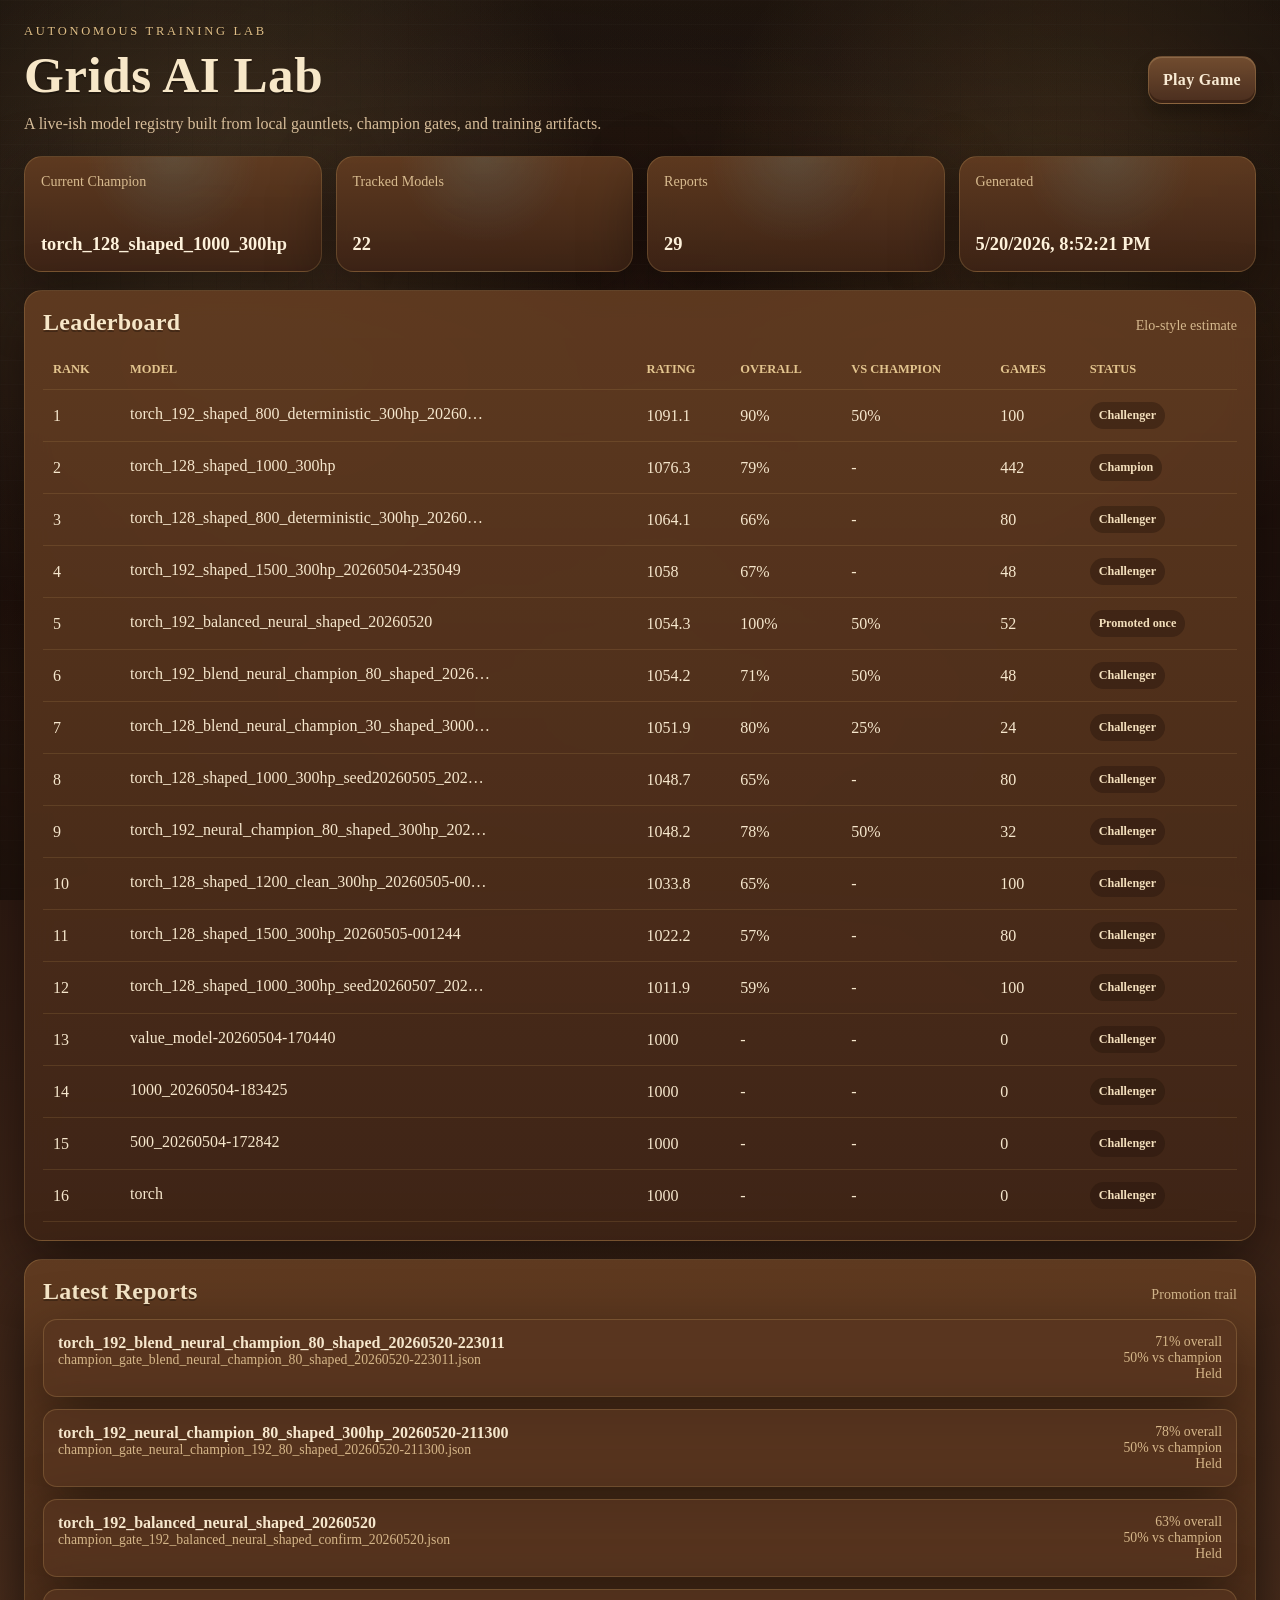
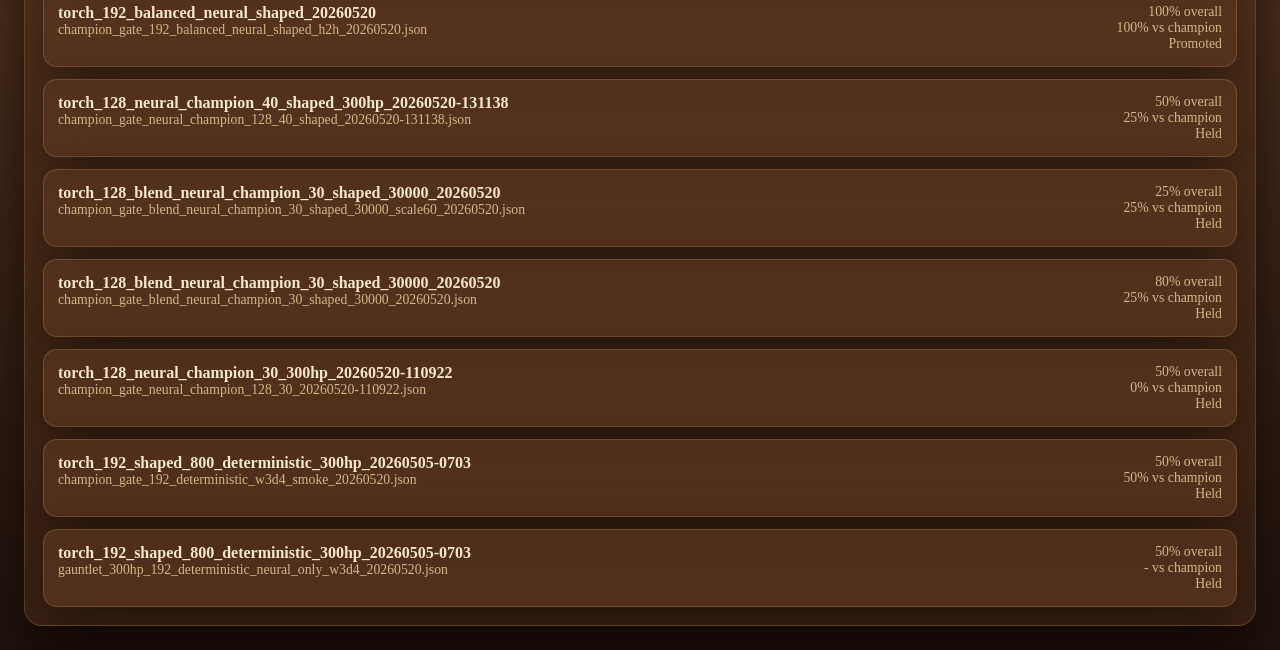
==== web/ai-lab.html @ 4e72ec5d "Add AI Lab model registry dashboard" ====
<!DOCTYPE html>
<html lang="en">
<head>
  <meta charset="UTF-8">
  <meta name="viewport" content="width=device-width, initial-scale=1.0">
  <title>Grids AI Lab - Model Progress</title>
  <link rel="stylesheet" href="./styles.css">
</head>
<body>
  <div class="page-shell lab-shell">
    <header class="topbar lab-topbar">
      <div>
        <p class="eyebrow">Autonomous Training Lab</p>
        <h1>Grids AI Lab</h1>
        <p class="subtitle">A live-ish model registry built from local gauntlets, champion gates, and training artifacts.</p>
      </div>
      <nav class="lab-nav" aria-label="Portfolio navigation">
        <a class="action-btn ghost lab-link" href="./index.html">Play Game</a>
      </nav>
    </header>

    <main class="lab-layout">
      <section class="lab-hero">
        <div class="lab-metric">
          <span>Current Champion</span>
          <strong id="champion-model">Loading</strong>
        </div>
        <div class="lab-metric">
          <span>Tracked Models</span>
          <strong id="model-count">0</strong>
        </div>
        <div class="lab-metric">
          <span>Reports</span>
          <strong id="report-count">0</strong>
        </div>
        <div class="lab-metric">
          <span>Generated</span>
          <strong id="generated-at">-</strong>
        </div>
      </section>

      <section class="panel lab-panel">
        <div class="panel-heading">
          <h2>Leaderboard</h2>
          <span>Elo-style estimate</span>
        </div>
        <div class="lab-table-wrap">
          <table class="lab-table">
            <thead>
              <tr>
                <th>Rank</th>
                <th>Model</th>
                <th>Rating</th>
                <th>Overall</th>
                <th>Vs Champion</th>
                <th>Games</th>
                <th>Status</th>
              </tr>
            </thead>
            <tbody id="leaderboard-body"></tbody>
          </table>
        </div>
      </section>

      <section class="panel lab-panel">
        <div class="panel-heading">
          <h2>Latest Reports</h2>
          <span>Promotion trail</span>
        </div>
        <div id="report-list" class="lab-report-list"></div>
      </section>
    </main>
  </div>

  <script src="./ai-lab.js"></script>
</body>
</html>
---- web/styles.css ----
:root {
  --bg-0: #21130f;
  --bg-1: #3c2418;
  --bg-2: #6a462d;
  --ink: #f6e7cd;
  --muted: #ccb188;
  --panel: rgba(74, 43, 24, 0.84);
  --panel-strong: rgba(94, 54, 28, 0.94);
  --line: rgba(211, 170, 104, 0.24);
  --shadow: 0 22px 60px rgba(8, 4, 2, 0.5);
  --blue: #356a80;
  --blue-bright: #65b6c6;
  --red: #944638;
  --red-bright: #d17b63;
  --gold: #c79a4c;
  --green: #688752;
  --wood-dark: #3d2418;
  --wood-mid: #70492f;
  --wood-light: #9f7148;
  --felt: #27453f;
  --candle: #ffd38a;
  --tile: clamp(36px, 7vw, 68px);
}

* {
  box-sizing: border-box;
}

body {
  margin: 0;
  min-height: 100vh;
  color: var(--ink);
  font-family: "Palatino Linotype", "Book Antiqua", Georgia, serif;
  background:
    radial-gradient(circle at 15% 10%, rgba(255, 211, 138, 0.2), transparent 18%),
    radial-gradient(circle at 84% 9%, rgba(255, 197, 108, 0.18), transparent 16%),
    radial-gradient(circle at 50% 30%, rgba(123, 74, 42, 0.2), transparent 38%),
    linear-gradient(180deg, #120b09, #26150f 30%, #4b2e1d 72%, #21110c);
}

body::before {
  content: "";
  position: fixed;
  inset: 0;
  pointer-events: none;
  background-image:
    linear-gradient(rgba(255, 255, 255, 0.025) 1px, transparent 1px),
    linear-gradient(90deg, rgba(0, 0, 0, 0.06) 1px, transparent 1px),
    linear-gradient(8deg, rgba(157, 111, 63, 0.14), rgba(67, 40, 23, 0.1) 38%, rgba(157, 111, 63, 0.08) 62%, rgba(28, 16, 10, 0.2));
  background-size: 24px 24px, 24px 24px, 100% 100%;
  opacity: 0.68;
}

body::after {
  content: "";
  position: fixed;
  inset: 0;
  pointer-events: none;
  background:
    radial-gradient(circle at center, transparent 38%, rgba(0, 0, 0, 0.26) 100%),
    linear-gradient(180deg, rgba(255, 205, 123, 0.06), transparent 24%, transparent 76%, rgba(0, 0, 0, 0.24));
}

.page-shell {
  position: relative;
  z-index: 1;
  padding: 24px;
}

.topbar {
  display: flex;
  justify-content: space-between;
  align-items: end;
  gap: 20px;
  margin-bottom: 20px;
}

.topbar-actions {
  display: flex;
  align-items: end;
  gap: 12px;
}

.eyebrow {
  margin: 0 0 6px;
  text-transform: uppercase;
  letter-spacing: 0.22em;
  font-size: 0.78rem;
  color: #e0bf87;
  text-shadow: 0 1px 0 rgba(0, 0, 0, 0.35);
}

h1, h2 {
  margin: 0;
  font-family: "Palatino Linotype", "Book Antiqua", Georgia, serif;
  letter-spacing: 0.01em;
  color: #f7e7c8;
  text-shadow: 0 2px 0 rgba(0, 0, 0, 0.28);
}

h1 {
  font-size: clamp(2rem, 4vw, 3.5rem);
}

.subtitle {
  margin: 8px 0 0;
  max-width: 52rem;
  color: #dbc19d;
  line-height: 1.5;
}

.turn-card,
.panel,
.board-frame,
.hand-panel,
.score-card {
  border: 1px solid var(--line);
  box-shadow: var(--shadow);
  backdrop-filter: blur(14px);
}

.turn-card {
  min-width: 180px;
  border-radius: 18px;
  padding: 16px 18px;
  display: flex;
  flex-direction: column;
  gap: 6px;
  background:
    radial-gradient(circle at top, rgba(255, 213, 145, 0.16), transparent 48%),
    linear-gradient(180deg, rgba(103, 63, 35, 0.94), rgba(67, 39, 24, 0.97));
  box-shadow:
    inset 0 1px 0 rgba(255, 224, 170, 0.18),
    inset 0 -2px 0 rgba(28, 13, 8, 0.4),
    0 16px 30px rgba(0, 0, 0, 0.3);
}

.turn-card span {
  font-size: 0.9rem;
  color: #d8bb8f;
}

.turn-card strong {
  font-size: 1.4rem;
  color: #fff3dc;
}

.layout {
  display: grid;
  grid-template-columns: minmax(240px, 300px) minmax(0, 1fr) minmax(260px, 320px);
  gap: 18px;
  align-items: start;
}

.panel,
.hand-panel,
.board-frame {
  border-radius: 20px;
  background:
    linear-gradient(180deg, rgba(98, 60, 33, 0.92), rgba(62, 36, 22, 0.96));
}

.panel {
  padding: 16px;
}

.panel-left,
.panel-right {
  display: flex;
  flex-direction: column;
  gap: 16px;
}

.panel-block {
  padding: 16px;
  border-radius: 16px;
  background:
    linear-gradient(180deg, rgba(95, 60, 36, 0.82), rgba(58, 35, 22, 0.9));
  border: 1px solid rgba(212, 166, 100, 0.14);
  box-shadow:
    inset 0 1px 0 rgba(255, 225, 182, 0.08),
    inset 0 -1px 0 rgba(19, 10, 6, 0.35);
}

.panel-block.grow {
  min-height: 320px;
}

.panel-heading {
  display: flex;
  justify-content: space-between;
  gap: 12px;
  align-items: baseline;
  margin-bottom: 14px;
}

.panel-heading span {
  color: #d5b88d;
  font-size: 0.88rem;
}

.button-stack {
  display: grid;
  gap: 10px;
}

.mode-grid {
  display: grid;
  grid-template-columns: repeat(2, minmax(0, 1fr));
  gap: 10px;
}

.mode-grid.compact {
  margin-top: 10px;
}

.action-btn {
  appearance: none;
  border: 1px solid rgba(212, 170, 105, 0.26);
  border-radius: 14px;
  padding: 13px 14px;
  font: inherit;
  font-weight: 700;
  letter-spacing: 0.02em;
  color: #f9ebd4;
  background:
    linear-gradient(180deg, rgba(147, 96, 57, 0.96), rgba(93, 57, 34, 0.98));
  cursor: pointer;
  box-shadow:
    inset 0 1px 0 rgba(255, 225, 182, 0.18),
    inset 0 -3px 0 rgba(39, 20, 11, 0.45),
    0 10px 18px rgba(0, 0, 0, 0.24);
  transition: transform 120ms ease, box-shadow 120ms ease, opacity 120ms ease, filter 120ms ease;
}

.action-btn:hover:not(:disabled) {
  transform: translateY(-1px);
  filter: brightness(1.05);
}

.action-btn:active:not(:disabled) {
  transform: translateY(2px);
  box-shadow:
    inset 0 2px 0 rgba(39, 20, 11, 0.32),
    inset 0 -1px 0 rgba(255, 225, 182, 0.08),
    0 4px 10px rgba(0, 0, 0, 0.22);
}

.action-btn:disabled {
  cursor: not-allowed;
  opacity: 0.4;
}

.action-btn.primary {
  color: #fff6e6;
  background:
    radial-gradient(circle at top, rgba(132, 214, 227, 0.16), transparent 42%),
    linear-gradient(180deg, #4f97a5, #285362);
}

.action-btn.ghost {
  background:
    linear-gradient(180deg, rgba(122, 82, 51, 0.9), rgba(76, 47, 31, 0.95));
}

.action-btn.active {
  border-color: rgba(135, 211, 225, 0.56);
  box-shadow:
    inset 0 1px 0 rgba(255, 232, 191, 0.14),
    inset 0 -3px 0 rgba(39, 20, 11, 0.36),
    0 0 0 3px rgba(101, 182, 198, 0.16),
    0 10px 18px rgba(0, 0, 0, 0.24);
}

.lab-link {
  display: inline-flex;
  align-items: center;
  justify-content: center;
  min-height: 48px;
  text-decoration: none;
}

.note {
  margin: 12px 0 0;
  color: #d8bc95;
  line-height: 1.45;
  font-size: 0.92rem;
}

.selection-card {
  min-height: 140px;
  border-radius: 18px;
  padding: 16px;
  background:
    linear-gradient(180deg, rgba(120, 79, 48, 0.74), rgba(74, 45, 29, 0.82));
  border: 1px solid rgba(217, 170, 104, 0.12);
}

.selection-card.empty {
  color: #d7b88c;
}

.selection-card h3 {
  margin: 0 0 8px;
  font-size: 1.1rem;
}

.selection-card p {
  margin: 0;
  line-height: 1.45;
}

.selection-meta {
  display: grid;
  grid-template-columns: repeat(2, minmax(0, 1fr));
  gap: 10px;
  margin-top: 12px;
}

.selection-meta strong {
  display: block;
  font-size: 1.05rem;
}

.selection-meta span {
  color: #d5b88b;
  font-size: 0.82rem;
}

.board-stage {
  display: flex;
  flex-direction: column;
  gap: 16px;
}

.score-strip {
  display: grid;
  grid-template-columns: repeat(2, minmax(0, 1fr));
  gap: 14px;
}

.score-card {
  padding: 14px 16px;
  border-radius: 18px;
  background:
    linear-gradient(180deg, rgba(104, 61, 34, 0.94), rgba(71, 42, 26, 0.98));
  display: flex;
  flex-direction: column;
  gap: 4px;
  box-shadow:
    inset 0 1px 0 rgba(255, 226, 184, 0.12),
    inset 0 -2px 0 rgba(21, 11, 8, 0.32);
}

.score-card.blue strong {
  color: var(--blue);
}

.score-card.red strong {
  color: var(--red);
}

.board-frame {
  padding: 18px;
  overflow: auto;
  background:
    radial-gradient(circle at top, rgba(255, 214, 140, 0.08), transparent 30%),
    linear-gradient(180deg, rgba(95, 59, 34, 0.96), rgba(54, 31, 19, 0.99));
  border: 1px solid rgba(205, 161, 94, 0.24);
  box-shadow:
    inset 0 0 0 2px rgba(31, 16, 9, 0.35),
    inset 0 1px 0 rgba(255, 226, 180, 0.08),
    0 22px 40px rgba(0, 0, 0, 0.3);
}

.board {
  width: max-content;
  margin: 0 auto;
  display: grid;
  grid-template-columns: repeat(10, var(--tile));
  gap: 10px;
}

.cell {
  width: var(--tile);
  height: var(--tile);
  position: relative;
  border-radius: 14px;
  border: 1px solid rgba(118, 85, 53, 0.44);
  display: grid;
  place-items: center;
  font-weight: 800;
  user-select: none;
  transition: transform 140ms ease, box-shadow 140ms ease, background 140ms ease, border-color 140ms ease;
  background:
    radial-gradient(circle at 50% 30%, rgba(255, 226, 173, 0.18), transparent 34%),
    linear-gradient(160deg, #d9bc8e, #aa8054 60%, #8d6846);
  box-shadow:
    inset 0 1px 0 rgba(255, 237, 204, 0.18),
    inset 0 -2px 0 rgba(90, 62, 34, 0.25);
}

.cell::before {
  content: attr(data-coord);
  position: absolute;
  left: 8px;
  top: 6px;
  font-size: 0.62rem;
  color: rgba(68, 42, 22, 0.58);
  font-weight: 700;
}

.cell.blocker {
  background:
    radial-gradient(circle at 35% 25%, rgba(255, 220, 179, 0.14), transparent 30%),
    linear-gradient(160deg, #584332, #2f211a);
  color: #f8ebd3;
}

.cell.deploy-blue {
  box-shadow: inset 0 0 0 2px rgba(68, 132, 165, 0.16);
}

.cell.deploy-red {
  box-shadow: inset 0 0 0 2px rgba(175, 88, 64, 0.16);
}

.cell.highlight-deploy,
.cell.highlight-move,
.cell.highlight-attack,
.cell.highlight-heal,
.cell.highlight-item {
  transform: translateY(-1px) scale(1.02);
}

.cell.highlight-deploy {
  background: linear-gradient(160deg, rgba(116, 203, 209, 0.86), rgba(61, 127, 143, 0.82));
}

.cell.highlight-move {
  background: linear-gradient(160deg, rgba(190, 214, 129, 0.92), rgba(103, 133, 61, 0.84));
}

.cell.highlight-attack {
  background: linear-gradient(160deg, rgba(213, 126, 102, 0.94), rgba(132, 53, 37, 0.84));
}

.cell.highlight-heal {
  background: linear-gradient(160deg, rgba(207, 228, 167, 0.94), rgba(100, 150, 85, 0.82));
}

.cell.highlight-item {
  background: linear-gradient(160deg, rgba(236, 188, 104, 0.96), rgba(166, 102, 33, 0.82));
}

.unit-token {
  width: calc(var(--tile) - 4px);
  height: calc(var(--tile) - 4px);
  border-radius: 18px;
  display: block;
  cursor: grab;
  box-shadow: 0 12px 24px rgba(0, 0, 0, 0.08);
  position: relative;
  overflow: visible;
  background: transparent;
}

.unit-token::before {
  content: "";
  position: absolute;
  inset: 18% 16% 14%;
  border-radius: 50%;
  filter: blur(10px);
  opacity: 0.9;
}

.piece-window {
  position: absolute;
  left: 50%;
  overflow: hidden;
  transform: translateX(-50%);
  pointer-events: none;
}

.piece-strip {
  display: block;
  height: 100%;
  width: auto;
  transform: translateX(calc(var(--frame-index, 0) * -20%));
  transform-origin: top left;
}

.token-window {
  bottom: 10%;
  height: 90%;
  aspect-ratio: var(--frame-ratio, 0.56);
  z-index: 1;
}

.token-sprite {
  filter: drop-shadow(0 8px 8px rgba(33, 22, 15, 0.22));
}

.cell-effect-window {
  top: 50%;
  width: calc(128% * var(--frame-ratio, 0.6));
  height: 128%;
  transform: translate(-50%, -50%);
  z-index: 4;
}

.cell-effect-strip {
  filter: drop-shadow(0 10px 10px rgba(33, 22, 15, 0.2));
}

.unit-token::after {
  content: "";
  position: absolute;
  inset: 8px;
  border-radius: 999px;
  border: 1px solid transparent;
  z-index: 2;
  pointer-events: none;
}

.unit-token.blue::before {
  background: radial-gradient(circle, rgba(88, 182, 214, 0.34), transparent 68%);
}

.unit-token.red::before {
  background: radial-gradient(circle, rgba(218, 125, 103, 0.34), transparent 68%);
}

.unit-token.blue::after {
  border-color: rgba(88, 182, 214, 0.42);
  box-shadow: 0 0 0 1px rgba(46, 108, 134, 0.18);
}

.unit-token.red::after {
  border-color: rgba(218, 125, 103, 0.44);
  box-shadow: 0 0 0 1px rgba(157, 65, 48, 0.18);
}

.unit-token.spent {
  outline: 3px solid rgba(244, 204, 120, 0.86);
}

.unit-token.selected {
  outline: 3px solid rgba(255, 236, 204, 0.9);
  box-shadow: 0 0 0 4px rgba(239, 193, 113, 0.22), 0 10px 22px rgba(0, 0, 0, 0.16);
}

.token-hp {
  position: absolute;
  left: 50%;
  bottom: -3px;
  transform: translateX(-50%);
  z-index: 3;
  min-width: 28px;
  padding: 2px 7px;
  border-radius: 999px;
  font-size: 0.68rem;
  font-weight: 700;
  text-align: center;
  color: #fff3db;
  background: rgba(37, 21, 13, 0.88);
  border: 1px solid rgba(214, 168, 103, 0.2);
}

.token-side {
  position: absolute;
  top: -2px;
  right: -1px;
  z-index: 3;
  min-width: 18px;
  padding: 2px 5px;
  border-radius: 999px;
  font-size: 0.62rem;
  font-weight: 800;
  letter-spacing: 0.04em;
  text-align: center;
  color: #fff1d6;
  background: rgba(37, 21, 13, 0.88);
  border: 1px solid rgba(214, 168, 103, 0.2);
}

.unit-token.blue .token-side {
  box-shadow: 0 0 0 1px rgba(88, 182, 214, 0.32);
}

.unit-token.red .token-side {
  box-shadow: 0 0 0 1px rgba(218, 125, 103, 0.32);
}

.dragging {
  opacity: 0.62;
}

.hand-panel {
  padding: 16px;
}

.hand-row {
  display: grid;
  grid-template-columns: repeat(auto-fit, minmax(132px, 1fr));
  gap: 12px;
}

.card {
  border-radius: 18px;
  padding: 14px;
  min-height: 138px;
  border: 1px solid rgba(205, 162, 96, 0.22);
  background:
    linear-gradient(180deg, rgba(113, 71, 42, 0.92), rgba(70, 41, 24, 0.95));
  cursor: grab;
  box-shadow:
    inset 0 1px 0 rgba(255, 226, 180, 0.12),
    inset 0 -2px 0 rgba(23, 11, 7, 0.28),
    0 14px 26px rgba(0, 0, 0, 0.22);
  display: flex;
  flex-direction: column;
  gap: 8px;
  transition: transform 120ms ease, box-shadow 120ms ease;
}

.card:hover {
  transform: translateY(-2px);
}

.card.selected {
  border-color: rgba(239, 193, 113, 0.4);
  box-shadow:
    inset 0 1px 0 rgba(255, 232, 191, 0.16),
    0 16px 30px rgba(0, 0, 0, 0.3),
    0 0 0 2px rgba(242, 201, 126, 0.18);
  transform: translateY(-2px);
}

.card.unit {
  border-left: 6px solid var(--blue);
}

.card.item {
  border-left: 6px solid var(--gold);
}

.card-title {
  display: flex;
  justify-content: space-between;
  align-items: start;
  gap: 12px;
}

.card-figure {
  height: 90px;
  border-radius: 16px;
  border: 1px solid rgba(206, 166, 99, 0.12);
  background:
    radial-gradient(circle at 50% 72%, rgba(255, 210, 124, 0.14), transparent 35%),
    linear-gradient(180deg, rgba(146, 97, 58, 0.5), rgba(82, 51, 31, 0.44));
  position: relative;
  overflow: hidden;
}

.item-figure {
  display: grid;
  place-items: center;
  background:
    radial-gradient(circle at 50% 50%, rgba(244, 198, 103, 0.2), transparent 42%),
    linear-gradient(180deg, rgba(146, 97, 58, 0.5), rgba(82, 51, 31, 0.44));
}

.card-window {
  top: 6px;
  height: calc(100% - 14px);
  aspect-ratio: var(--frame-ratio, 0.56);
}

.card-sprite {
  filter: drop-shadow(0 8px 8px rgba(33, 22, 15, 0.18));
}

.item-icon {
  width: 72px;
  height: 72px;
  object-fit: contain;
  filter: drop-shadow(0 10px 10px rgba(33, 22, 15, 0.18));
}

.card-title strong {
  font-size: 1rem;
}

.card-title span {
  font-size: 0.8rem;
  color: #d9bc8f;
}

.card-stats {
  margin-top: auto;
  display: flex;
  flex-wrap: wrap;
  gap: 8px;
}

.pill {
  display: inline-flex;
  align-items: center;
  gap: 4px;
  padding: 6px 9px;
  border-radius: 999px;
  background: rgba(34, 20, 12, 0.38);
  font-size: 0.76rem;
  font-weight: 700;
  color: #f3dfbc;
}

.status-grid {
  display: grid;
  grid-template-columns: repeat(2, minmax(0, 1fr));
  gap: 12px;
}

.status-grid > div {
  padding: 12px;
  border-radius: 14px;
  background: rgba(88, 53, 31, 0.74);
  border: 1px solid rgba(205, 162, 95, 0.12);
}

.status-label {
  display: block;
  color: #d6b78a;
  font-size: 0.8rem;
  margin-bottom: 4px;
}

.log-list {
  display: flex;
  flex-direction: column;
  gap: 10px;
  max-height: 420px;
  overflow: auto;
  padding-right: 4px;
}

.log-entry {
  padding: 11px 12px;
  border-radius: 14px;
  background: rgba(94, 58, 35, 0.74);
  border: 1px solid rgba(205, 163, 97, 0.12);
  color: #ead5b1;
  line-height: 1.35;
  animation: lift-in 240ms ease;
}

@keyframes lift-in {
  from {
    opacity: 0;
    transform: translateY(10px);
  }
  to {
    opacity: 1;
    transform: translateY(0);
  }
}

@media (max-width: 1180px) {
  .layout {
    grid-template-columns: 1fr;
  }

  .panel-left,
  .panel-right {
    order: 2;
  }

  .board-stage {
    order: 1;
  }
}

@media (max-width: 720px) {
  .page-shell {
    padding: 16px;
  }

  .topbar {
    flex-direction: column;
    align-items: stretch;
  }

  .topbar-actions {
    align-items: stretch;
  }

  .score-strip {
    grid-template-columns: 1fr;
  }

  .hand-row {
    grid-template-columns: 1fr 1fr;
  }
}

.lab-shell {
  max-width: 1280px;
  margin: 0 auto;
}

.lab-topbar {
  align-items: center;
}

.lab-nav {
  display: flex;
  align-items: center;
}

.lab-layout {
  display: grid;
  gap: 18px;
}

.lab-hero {
  display: grid;
  grid-template-columns: repeat(4, minmax(0, 1fr));
  gap: 14px;
}

.lab-metric,
.lab-panel,
.lab-report {
  border: 1px solid var(--line);
  box-shadow: var(--shadow);
  backdrop-filter: blur(14px);
}

.lab-metric {
  min-height: 116px;
  border-radius: 18px;
  padding: 16px;
  display: flex;
  flex-direction: column;
  justify-content: space-between;
  background:
    radial-gradient(circle at top, rgba(101, 182, 198, 0.14), transparent 46%),
    linear-gradient(180deg, rgba(98, 60, 33, 0.92), rgba(62, 36, 22, 0.96));
}

.lab-metric span {
  color: #d8bb8f;
  font-size: 0.88rem;
}

.lab-metric strong {
  color: #fff3dc;
  font-size: 1.15rem;
  line-height: 1.2;
  overflow-wrap: anywhere;
}

.lab-panel {
  border-radius: 18px;
  padding: 18px;
}

.lab-table-wrap {
  overflow: auto;
}

.lab-table {
  width: 100%;
  border-collapse: collapse;
  min-width: 760px;
}

.lab-table th,
.lab-table td {
  padding: 12px 10px;
  border-bottom: 1px solid rgba(205, 162, 95, 0.16);
  text-align: left;
  vertical-align: middle;
}

.lab-table th {
  color: #e3c58f;
  font-size: 0.78rem;
  text-transform: uppercase;
}

.lab-model-name {
  display: inline-block;
  max-width: 360px;
  overflow: hidden;
  text-overflow: ellipsis;
  white-space: nowrap;
}

.lab-report-list {
  display: grid;
  gap: 12px;
}

.lab-report {
  border-radius: 14px;
  padding: 14px;
  display: flex;
  justify-content: space-between;
  gap: 16px;
  background: rgba(88, 53, 31, 0.74);
}

.lab-report strong,
.lab-report span {
  display: block;
}

.lab-report span {
  color: #d6b78a;
  font-size: 0.86rem;
  overflow-wrap: anywhere;
}

.lab-report-stats {
  min-width: 220px;
  text-align: right;
}

@media (max-width: 900px) {
  .lab-hero {
    grid-template-columns: repeat(2, minmax(0, 1fr));
  }

  .lab-report {
    flex-direction: column;
  }

  .lab-report-stats {
    min-width: 0;
    text-align: left;
  }
}

@media (max-width: 560px) {
  .topbar-actions {
    flex-direction: column;
  }

  .lab-hero {
    grid-template-columns: 1fr;
  }
}
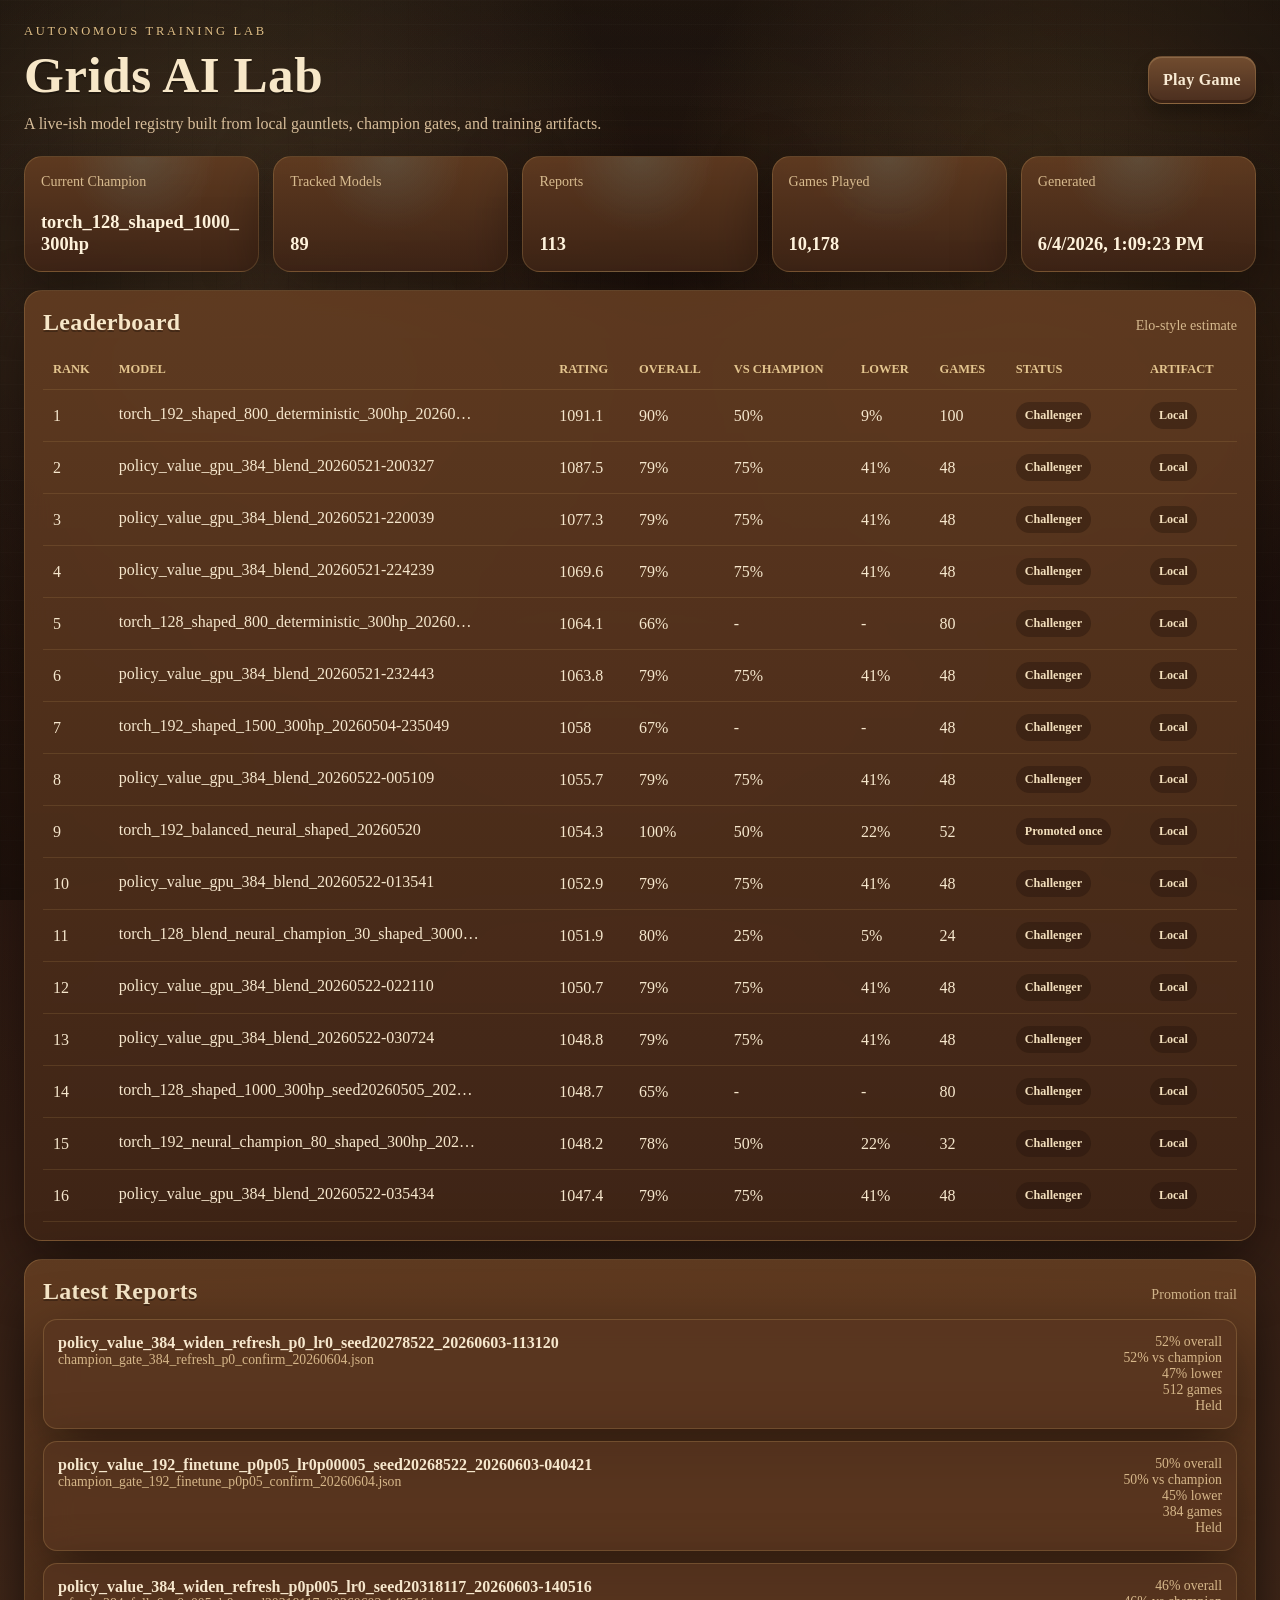
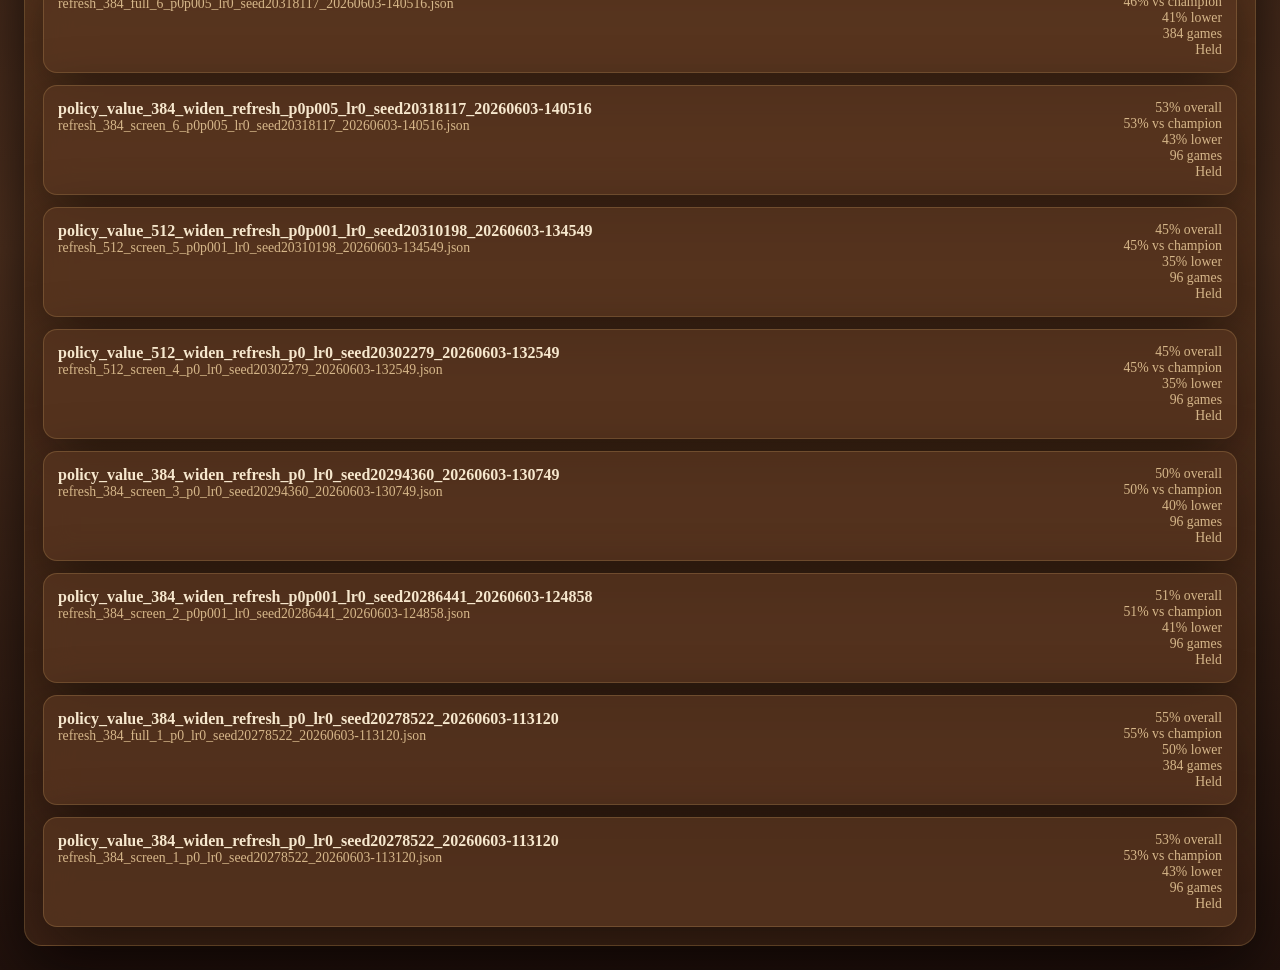
==== commit 86b89962: "Improve experiment gating and record model search evidence" ====
--- a/web/ai-lab.html
+++ b/web/ai-lab.html
@@ -34,6 +34,10 @@
           <strong id="report-count">0</strong>
         </div>
         <div class="lab-metric">
+          <span>Games Played</span>
+          <strong id="games-played-count">0</strong>
+        </div>
+        <div class="lab-metric">
           <span>Generated</span>
           <strong id="generated-at">-</strong>
         </div>
@@ -53,8 +57,10 @@
                 <th>Rating</th>
                 <th>Overall</th>
                 <th>Vs Champion</th>
+                <th>Lower</th>
                 <th>Games</th>
                 <th>Status</th>
+                <th>Artifact</th>
               </tr>
             </thead>
             <tbody id="leaderboard-body"></tbody>
--- a/web/styles.css
+++ b/web/styles.css
@@ -825,7 +825,7 @@
 
 .lab-hero {
   display: grid;
-  grid-template-columns: repeat(4, minmax(0, 1fr));
+  grid-template-columns: repeat(auto-fit, minmax(180px, 1fr));
   gap: 14px;
 }
 
